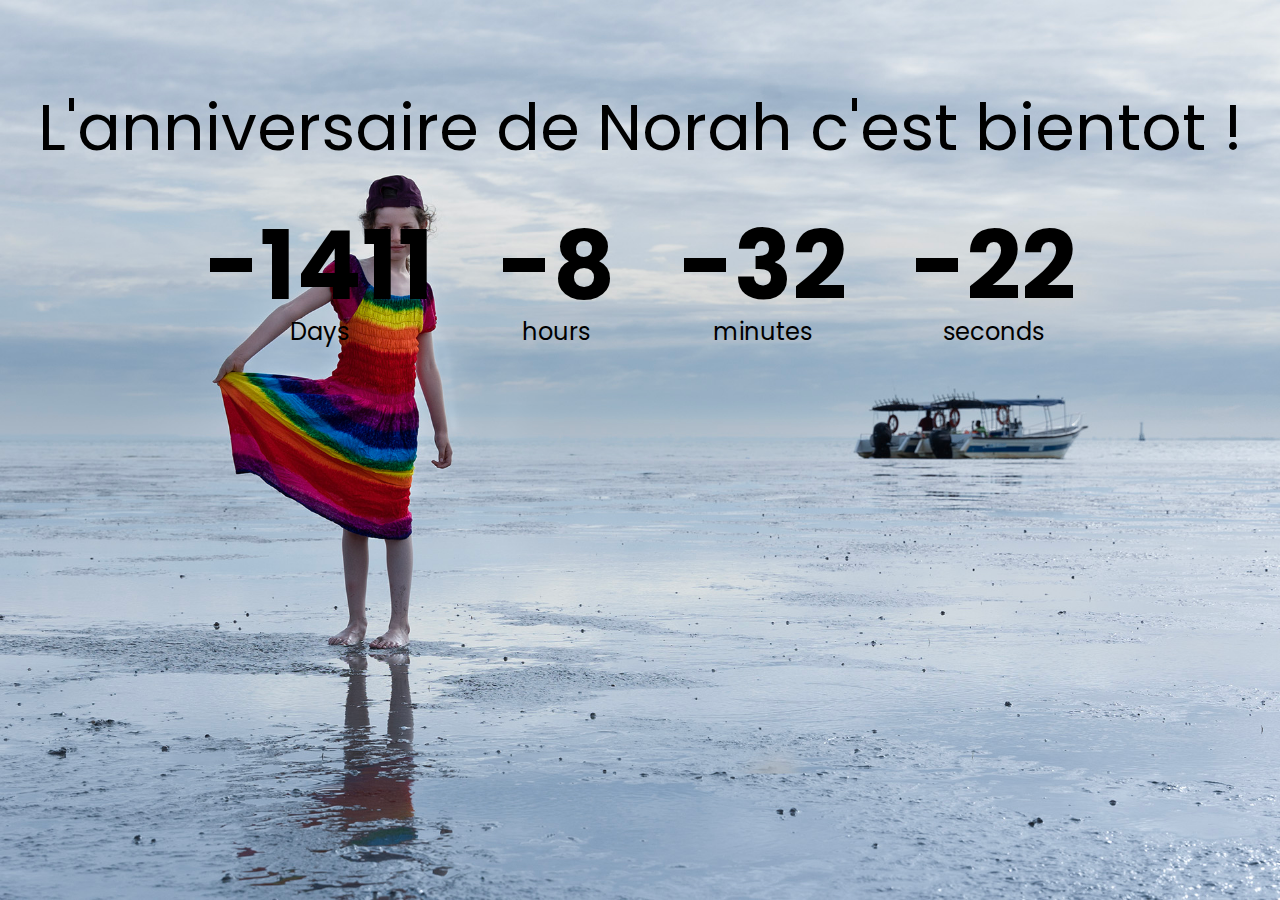
==== countdown/index.html @ c083187c "countdown function" ====
<!DOCTYPE html>
<html lang="en">

<head>
	<meta charset="UTF-8">
	<meta http-equiv="X-UA-Compatible" content="IE=edge">
	<meta name="viewport" content="width=device-width, initial-scale=1.0">
	<link rel="stylesheet" href="style.css">
	<link rel="preconnect" href="https://fonts.googleapis.com">
	<link rel="preconnect" href="https://fonts.gstatic.com" crossorigin>
	<link href="https://fonts.googleapis.com/css2?family=Poppins:wght@200;300;400;600&display=swap" rel="stylesheet">
	<script src="script.js" defer></script>
	<title>Countdown Timer</title>
</head>

<body>
	<h1>L'anniversaire de Norah c'est bientot !</h1>

	<div class="container">
		<div class="countdown days">
			<p class="big-text" id="days">0</p>
			<span>Days</span>
		</div>
		<div class="countdown hours">
			<p class="big-text" id="hours">0</p>
			<span>hours</span>
		</div>
		<div class="countdown minutes">
			<p class="big-text" id="minutes">0</p>
			<span>minutes</span>
		</div>
		<div class="countdown seconds">
			<p class="big-text" id="seconds">0</p>
			<span>seconds</span>
		</div>
	</div>
</body>

</html>
---- countdown/style.css ----
*{
	box-sizing: border-box;
}

body{
	display: flex;
	flex-direction: column;
	font-family: "Poppins";
	margin: 0;
	align-items: center;
	background-image: url(snow.jpg);
	min-height: 100vh;
	background-size: cover;
	background-position: bottom bottom;
}

h1{
	font-size: 4rem;
	margin-top: -10rem;
	font-weight: normal;
	margin-top: 5rem;
}

.container{
	display: flex;
}

.big-text{
	font-size: 6rem;
	line-height: 1;
	margin:0 2rem;
	font-weight: bold;
}

.countdown {
	text-align: center;
}
.countdown span{
	font-size: 1.5rem;
}
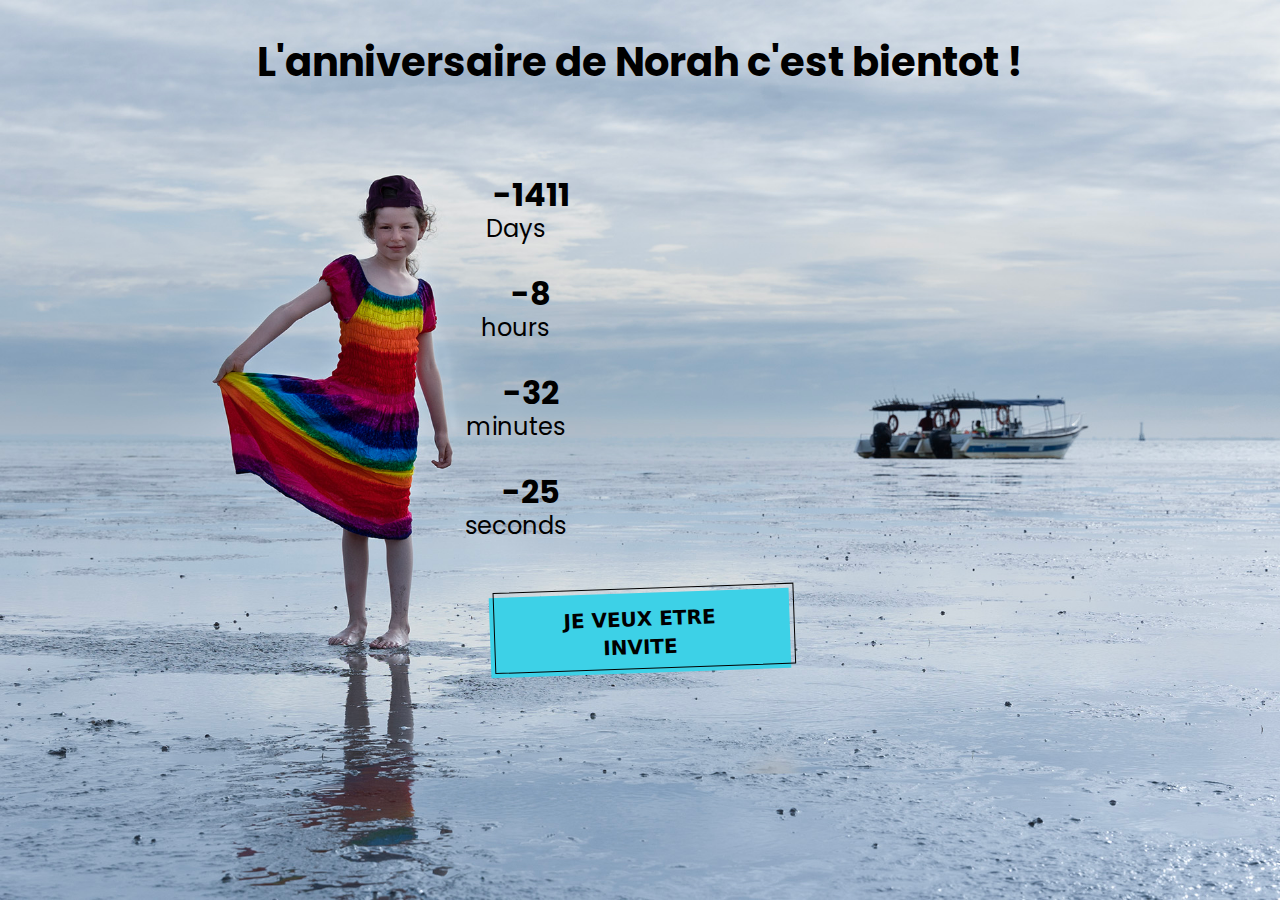
==== commit 5b4196c3: "update countdown" ====
--- a/countdown/index.html
+++ b/countdown/index.html
@@ -34,6 +34,7 @@
 			<span>seconds</span>
 		</div>
 	</div>
+	<button class="button-53" role="button">JE VEUX ETRE INVITE</button>
 </body>
 
 </html>--- a/countdown/style.css
+++ b/countdown/style.css
@@ -1,41 +1,132 @@
-*{
-	box-sizing: border-box;
+* {
+  box-sizing: border-box;
 }
 
-body{
-	display: flex;
-	flex-direction: column;
-	font-family: "Poppins";
-	margin: 0;
-	align-items: center;
-	background-image: url(snow.jpg);
-	min-height: 100vh;
-	background-size: cover;
-	background-position: bottom bottom;
+body {
+  display: flex;
+  flex-direction: column;
+  font-family: "Poppins";
+  margin: 0;
+  align-items: center;
+  background-image: url(snow.jpg);
+  min-height: 100vh;
+  background-size: cover;
+  background-position: bottom bottom;
 }
 
-h1{
-	font-size: 4rem;
-	margin-top: -10rem;
-	font-weight: normal;
-	margin-top: 5rem;
+h1 {
+  font-size: 4rem;
+  margin-top: -10rem;
+  font-weight: normal;
+  margin-top: 5rem;
 }
 
-.container{
-	display: flex;
+.container {
+  display: flex;
 }
 
-.big-text{
-	font-size: 6rem;
-	line-height: 1;
-	margin:0 2rem;
-	font-weight: bold;
+.big-text {
+  font-size: 6rem;
+  line-height: 1;
+  margin: 3rem 2rem 0rem 2rem;
+  
+  font-weight: bold;
 }
 
 .countdown {
-	text-align: center;
+  text-align: center;
 }
-.countdown span{
-	font-size: 1.5rem;
+.countdown span {
+  font-size: 1.5rem;
 }
 
+
+
+/* CSS */
+.button-53 {
+  background-color: #3DD1E7;
+  border: 0 solid #E5E7EB;
+  box-sizing: border-box;
+  color: #000000;
+  display: flex;
+  font-family: ui-sans-serif,system-ui,-apple-system,system-ui,"Segoe UI",Roboto,"Helvetica Neue",Arial,"Noto Sans",sans-serif,"Apple Color Emoji","Segoe UI Emoji","Segoe UI Symbol","Noto Color Emoji";
+  font-size: 1rem;
+  font-weight: 700;
+  justify-content: center;
+  line-height: 1.75rem;
+  padding: .75rem 1.65rem;
+  position: relative;
+  text-align: center;
+  text-decoration: none #000000 solid;
+  text-decoration-thickness: auto;
+  width: 100%;
+  max-width: 300px;
+  position: relative;
+  cursor: pointer;
+  transform: rotate(-2deg);
+  user-select: none;
+  -webkit-user-select: none;
+  touch-action: manipulation;
+  margin-top: 50px;
+}
+
+.button-53:focus {
+  outline: 0;
+}
+
+.button-53:after {
+  content: '';
+  position: absolute;
+  border: 1px solid #000000;
+  bottom: 4px;
+  left: 4px;
+  width: calc(100% - 1px);
+  height: calc(100% - 1px);
+}
+
+.button-53:hover:after {
+  bottom: 2px;
+  left: 2px;
+}
+
+@media (min-width: 768px) {
+  .button-53 {
+    padding: .75rem 3rem;
+    font-size: 1.25rem;
+  }
+}
+
+/* Responsive */
+
+@media screen and (max-width: 1440px) {
+  body {
+    background-repeat: no-repeat;
+  }
+  h1 {
+    font-size: 2.5rem;
+	font-weight: bold;
+    margin: 5px;
+    text-align: center;
+    margin-top: 2rem;
+  }
+
+  .container{
+	display: flex;
+	flex-wrap: wrap;
+	flex-direction: column;
+	margin-top: 50px;
+	margin-right: 250px;
+  }
+  .big-text {
+	font-size: 2rem;
+	line-height: 1;
+	margin: 2rem 0rem 0rem 2rem;
+	font-weight: bold;
+  }
+  .button-53 {
+    padding: .75rem 3rem;
+    font-size: 1.25rem;
+  }
+}
+
+
